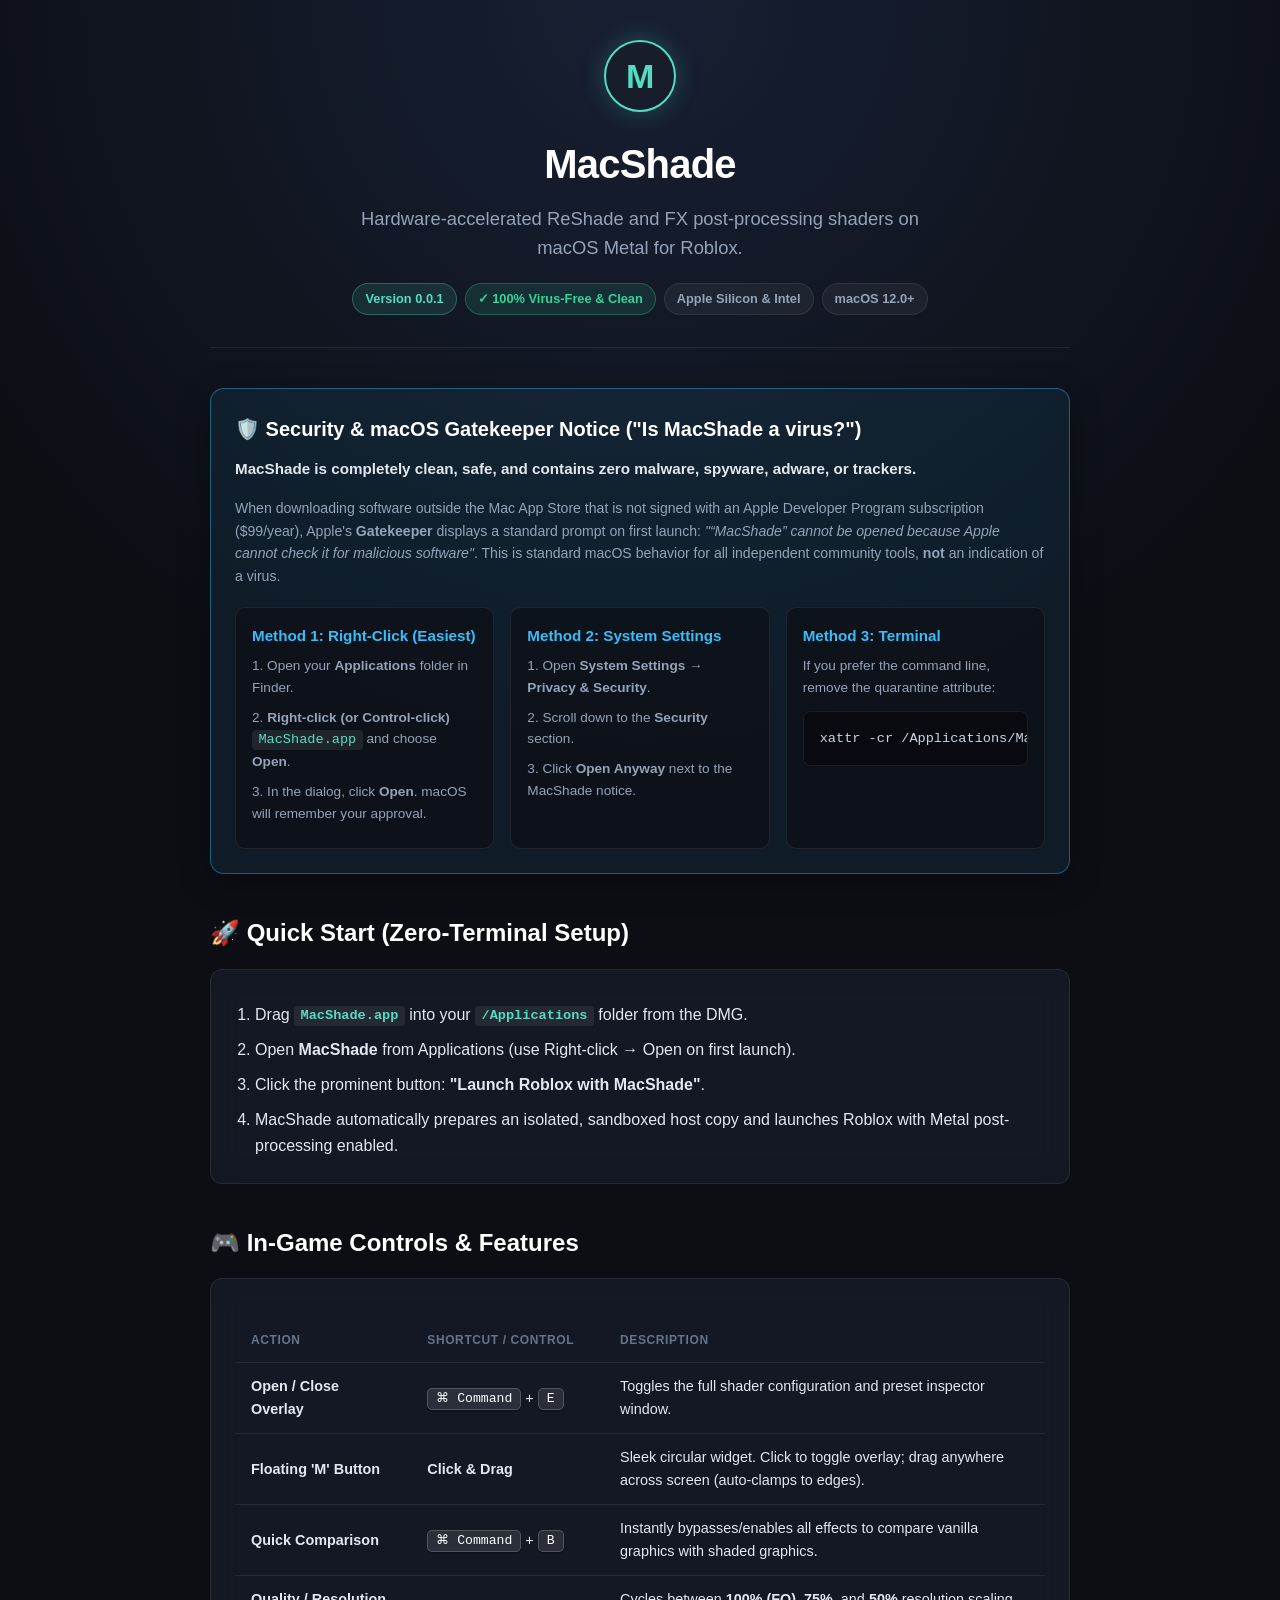
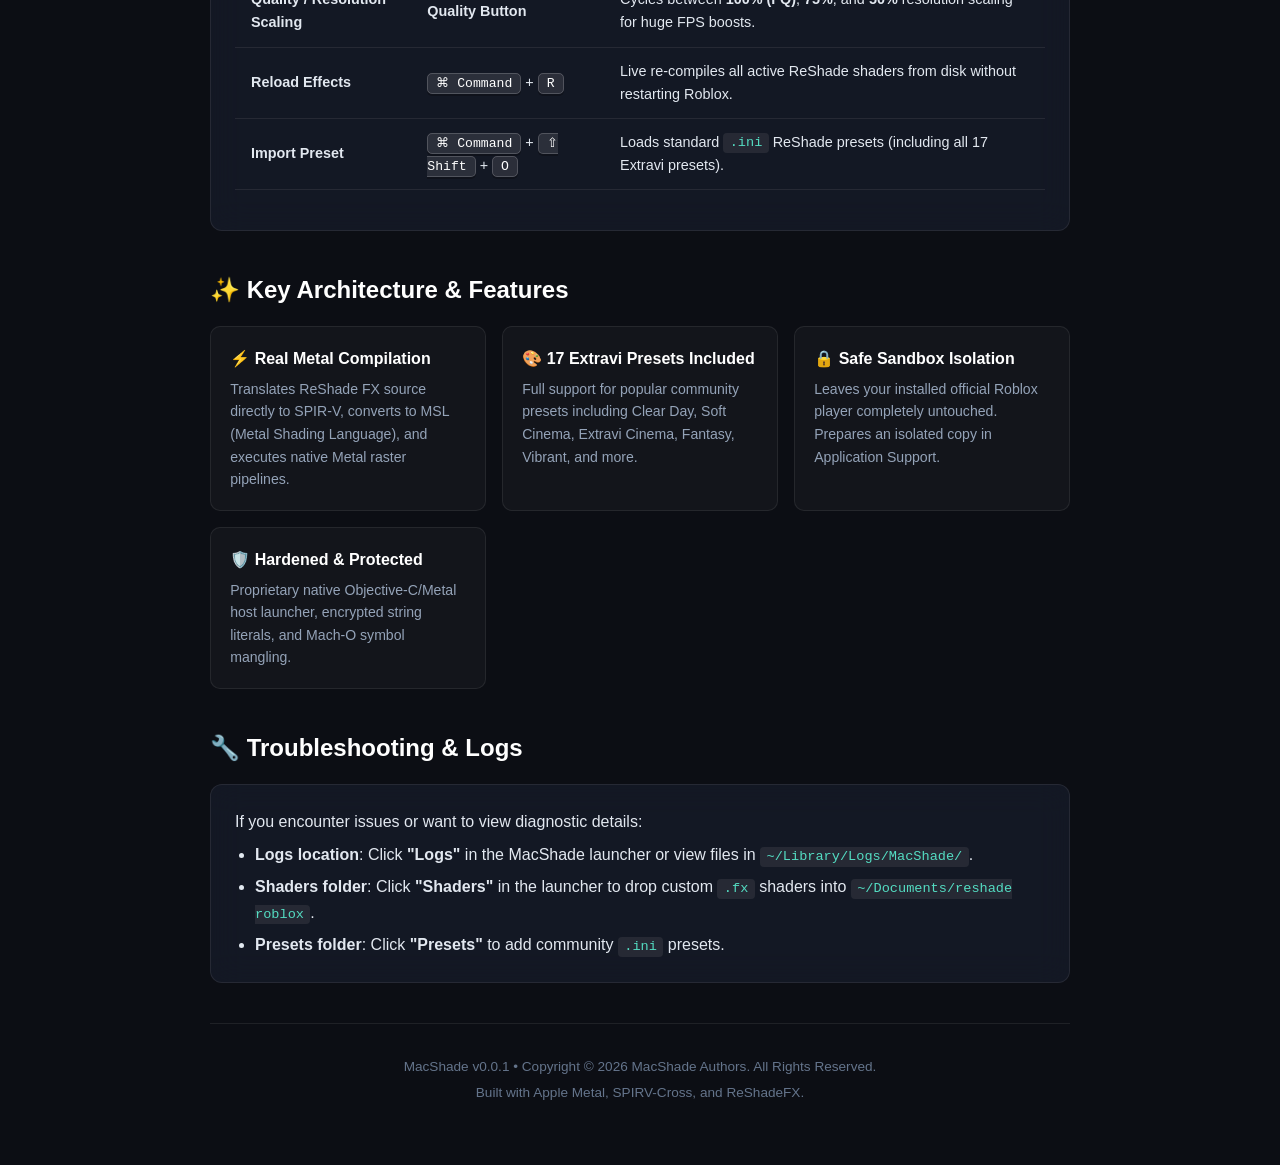
==== README.html @ 6e147f0d "Add standalone README.html documentation for browser viewing and bundle into DMG" ====
<!DOCTYPE html>
<html lang="en">
<head>
  <meta charset="UTF-8">
  <meta name="viewport" content="width=device-width, initial-scale=1.0">
  <title>MacShade — ReShade & FX Post-Processing on macOS Metal</title>
  <style>
    :root {
      --bg: #0c0e14;
      --bg-gradient: radial-gradient(circle at 50% 0%, #172033 0%, #0c0e14 70%);
      --card-bg: rgba(22, 27, 39, 0.85);
      --card-border: rgba(255, 255, 255, 0.08);
      --card-hover-border: rgba(84, 220, 194, 0.4);
      --accent: #54dcc2;
      --accent-glow: rgba(84, 220, 194, 0.25);
      --accent-blue: #38bdf8;
      --text: #e2e8f0;
      --text-muted: #94a3b8;
      --text-dim: #64748b;
      --success: #34d399;
      --warning: #fbbf24;
      --font: -apple-system, BlinkMacSystemFont, "SF Pro Display", "SF Pro Text", "Helvetica Neue", Helvetica, Arial, sans-serif;
      --mono: "SF Mono", Menlo, Monaco, Consolas, monospace;
    }

    * {
      box-sizing: border-box;
      margin: 0;
      padding: 0;
    }

    body {
      background-color: var(--bg);
      background-image: var(--bg-gradient);
      background-attachment: fixed;
      color: var(--text);
      font-family: var(--font);
      line-height: 1.6;
      padding: 2.5rem 1.5rem 4rem 1.5rem;
      -webkit-font-smoothing: antialiased;
    }

    .container {
      max-width: 860px;
      margin: 0 auto;
    }

    /* Hero Header */
    .hero {
      text-align: center;
      margin-bottom: 2.5rem;
      padding-bottom: 2rem;
      border-bottom: 1px solid var(--card-border);
    }

    .logo-badge {
      display: inline-flex;
      align-items: center;
      justify-content: center;
      width: 72px;
      height: 72px;
      border-radius: 50%;
      background: #171d2b;
      border: 2.5px solid var(--accent);
      box-shadow: 0 0 24px var(--accent-glow);
      margin-bottom: 1.25rem;
      color: var(--accent);
      font-size: 34px;
      font-weight: 800;
      letter-spacing: -0.5px;
    }

    h1 {
      font-size: 2.5rem;
      font-weight: 800;
      letter-spacing: -0.02em;
      color: #ffffff;
      margin-bottom: 0.5rem;
    }

    .subtitle {
      font-size: 1.15rem;
      color: var(--text-muted);
      max-width: 600px;
      margin: 0 auto 1.25rem auto;
    }

    .tag-list {
      display: flex;
      flex-wrap: wrap;
      justify-content: center;
      gap: 0.5rem;
      margin-top: 1rem;
    }

    .badge {
      display: inline-flex;
      align-items: center;
      gap: 0.35rem;
      padding: 0.3rem 0.75rem;
      border-radius: 9999px;
      font-size: 0.8rem;
      font-weight: 600;
      background: rgba(255, 255, 255, 0.05);
      border: 1px solid var(--card-border);
      color: var(--text-muted);
    }

    .badge.accent {
      background: rgba(84, 220, 194, 0.12);
      border-color: rgba(84, 220, 194, 0.3);
      color: var(--accent);
    }

    .badge.verified {
      background: rgba(52, 211, 153, 0.12);
      border-color: rgba(52, 211, 153, 0.3);
      color: var(--success);
    }

    /* Security Callout Box */
    .security-banner {
      background: rgba(56, 189, 248, 0.08);
      border: 1.5px solid rgba(56, 189, 248, 0.4);
      border-radius: 14px;
      padding: 1.5rem;
      margin-bottom: 2.5rem;
      box-shadow: 0 8px 32px rgba(0, 0, 0, 0.3);
    }

    .security-banner h2 {
      display: flex;
      align-items: center;
      gap: 0.6rem;
      font-size: 1.25rem;
      color: #ffffff;
      margin-bottom: 0.75rem;
    }

    .security-banner p {
      color: var(--text);
      font-size: 0.95rem;
      margin-bottom: 1rem;
    }

    .security-banner .subtext {
      color: var(--text-muted);
      font-size: 0.88rem;
    }

    .steps-grid {
      display: grid;
      grid-template-columns: repeat(auto-fit, minmax(230px, 1fr));
      gap: 1rem;
      margin-top: 1.25rem;
    }

    .step-card {
      background: rgba(14, 18, 26, 0.9);
      border: 1px solid rgba(255, 255, 255, 0.08);
      border-radius: 10px;
      padding: 1rem;
    }

    .step-card h3 {
      font-size: 0.95rem;
      color: var(--accent-blue);
      margin-bottom: 0.4rem;
      display: flex;
      align-items: center;
      gap: 0.4rem;
    }

    .step-card p {
      font-size: 0.85rem;
      color: var(--text-muted);
      margin-bottom: 0.5rem;
    }

    /* Sections */
    section {
      margin-bottom: 2.5rem;
    }

    h2 {
      font-size: 1.5rem;
      font-weight: 700;
      color: #ffffff;
      margin-bottom: 1rem;
      display: flex;
      align-items: center;
      gap: 0.6rem;
    }

    .card {
      background: var(--card-bg);
      border: 1px solid var(--card-border);
      border-radius: 12px;
      padding: 1.5rem;
      margin-bottom: 1rem;
      backdrop-filter: blur(16px);
      transition: border-color 0.2s ease;
    }

    .card:hover {
      border-color: var(--card-hover-border);
    }

    /* Features Grid */
    .grid {
      display: grid;
      grid-template-columns: repeat(auto-fit, minmax(250px, 1fr));
      gap: 1rem;
      margin-top: 1rem;
    }

    .grid-item {
      background: rgba(255, 255, 255, 0.03);
      border: 1px solid var(--card-border);
      border-radius: 10px;
      padding: 1.2rem;
    }

    .grid-item h3 {
      font-size: 1rem;
      color: #ffffff;
      margin-bottom: 0.4rem;
      display: flex;
      align-items: center;
      gap: 0.5rem;
    }

    .grid-item p {
      font-size: 0.88rem;
      color: var(--text-muted);
    }

    /* Keyboard Shortcuts Table */
    table {
      width: 100%;
      border-collapse: collapse;
      font-size: 0.9rem;
      margin: 1rem 0;
    }

    th, td {
      padding: 0.75rem 1rem;
      text-align: left;
      border-bottom: 1px solid var(--card-border);
    }

    th {
      color: var(--text-dim);
      font-weight: 600;
      text-transform: uppercase;
      font-size: 0.75rem;
      letter-spacing: 0.05em;
    }

    td kbd {
      background: rgba(255, 255, 255, 0.1);
      border: 1px solid rgba(255, 255, 255, 0.18);
      border-radius: 5px;
      padding: 0.15rem 0.5rem;
      font-family: var(--mono);
      font-size: 0.82rem;
      color: #ffffff;
      box-shadow: 0 2px 0 rgba(0, 0, 0, 0.25);
    }

    /* Code Blocks */
    pre, code {
      font-family: var(--mono);
    }

    code {
      background: rgba(255, 255, 255, 0.08);
      padding: 0.15rem 0.4rem;
      border-radius: 4px;
      font-size: 0.85rem;
      color: var(--accent);
    }

    pre code {
      background: none;
      padding: 0;
      color: #cbd5e1;
    }

    pre {
      background: #080a0f;
      border: 1px solid var(--card-border);
      border-radius: 8px;
      padding: 1rem;
      overflow-x: auto;
      font-size: 0.85rem;
      margin: 0.75rem 0;
    }

    .footer {
      text-align: center;
      padding-top: 2rem;
      border-top: 1px solid var(--card-border);
      color: var(--text-dim);
      font-size: 0.85rem;
    }

    .footer a {
      color: var(--accent);
      text-decoration: none;
    }

    .footer a:hover {
      text-decoration: underline;
    }
  </style>
</head>
<body>

<div class="container">

  <!-- Hero Header -->
  <header class="hero">
    <div class="logo-badge">M</div>
    <h1>MacShade</h1>
    <p class="subtitle">Hardware-accelerated ReShade and FX post-processing shaders on macOS Metal for Roblox.</p>
    <div class="tag-list">
      <span class="badge accent">Version 0.0.1</span>
      <span class="badge verified">✓ 100% Virus-Free & Clean</span>
      <span class="badge">Apple Silicon & Intel</span>
      <span class="badge">macOS 12.0+</span>
    </div>
  </header>

  <!-- Security & Gatekeeper Banner -->
  <div class="security-banner">
    <h2>🛡️ Security & macOS Gatekeeper Notice ("Is MacShade a virus?")</h2>
    <p><strong>MacShade is completely clean, safe, and contains zero malware, spyware, adware, or trackers.</strong></p>
    <p class="subtext">
      When downloading software outside the Mac App Store that is not signed with an Apple Developer Program subscription ($99/year), Apple's <strong>Gatekeeper</strong> displays a standard prompt on first launch: <em>"“MacShade” cannot be opened because Apple cannot check it for malicious software"</em>. This is standard macOS behavior for all independent community tools, <strong>not</strong> an indication of a virus.
    </p>

    <div class="steps-grid">
      <div class="step-card">
        <h3>Method 1: Right-Click (Easiest)</h3>
        <p>1. Open your <strong>Applications</strong> folder in Finder.</p>
        <p>2. <strong>Right-click (or Control-click)</strong> <code>MacShade.app</code> and choose <strong>Open</strong>.</p>
        <p>3. In the dialog, click <strong>Open</strong>. macOS will remember your approval.</p>
      </div>
      <div class="step-card">
        <h3>Method 2: System Settings</h3>
        <p>1. Open <strong>System Settings</strong> &rarr; <strong>Privacy & Security</strong>.</p>
        <p>2. Scroll down to the <strong>Security</strong> section.</p>
        <p>3. Click <strong>Open Anyway</strong> next to the MacShade notice.</p>
      </div>
      <div class="step-card">
        <h3>Method 3: Terminal</h3>
        <p>If you prefer the command line, remove the quarantine attribute:</p>
        <pre><code>xattr -cr /Applications/MacShade.app</code></pre>
      </div>
    </div>
  </div>

  <!-- Quick Start -->
  <section>
    <h2>🚀 Quick Start (Zero-Terminal Setup)</h2>
    <div class="card">
      <ol style="margin-left: 1.25rem; margin-top: 0.5rem; display: flex; flex-direction: column; gap: 0.6rem;">
        <li>Drag <strong><code>MacShade.app</code></strong> into your <strong><code>/Applications</code></strong> folder from the DMG.</li>
        <li>Open <strong>MacShade</strong> from Applications (use Right-click &rarr; Open on first launch).</li>
        <li>Click the prominent button: <strong>"Launch Roblox with MacShade"</strong>.</li>
        <li>MacShade automatically prepares an isolated, sandboxed host copy and launches Roblox with Metal post-processing enabled.</li>
      </ol>
    </div>
  </section>

  <!-- In-Game Controls -->
  <section>
    <h2>🎮 In-Game Controls & Features</h2>
    <div class="card">
      <table>
        <thead>
          <tr>
            <th>Action</th>
            <th>Shortcut / Control</th>
            <th>Description</th>
          </tr>
        </thead>
        <tbody>
          <tr>
            <td><strong>Open / Close Overlay</strong></td>
            <td><kbd>⌘ Command</kbd> + <kbd>E</kbd></td>
            <td>Toggles the full shader configuration and preset inspector window.</td>
          </tr>
          <tr>
            <td><strong>Floating 'M' Button</strong></td>
            <td><strong>Click & Drag</strong></td>
            <td>Sleek circular widget. Click to toggle overlay; drag anywhere across screen (auto-clamps to edges).</td>
          </tr>
          <tr>
            <td><strong>Quick Comparison</strong></td>
            <td><kbd>⌘ Command</kbd> + <kbd>B</kbd></td>
            <td>Instantly bypasses/enables all effects to compare vanilla graphics with shaded graphics.</td>
          </tr>
          <tr>
            <td><strong>Quality / Resolution Scaling</strong></td>
            <td><strong>Quality Button</strong></td>
            <td>Cycles between <strong>100% (FQ)</strong>, <strong>75%</strong>, and <strong>50%</strong> resolution scaling for huge FPS boosts.</td>
          </tr>
          <tr>
            <td><strong>Reload Effects</strong></td>
            <td><kbd>⌘ Command</kbd> + <kbd>R</kbd></td>
            <td>Live re-compiles all active ReShade shaders from disk without restarting Roblox.</td>
          </tr>
          <tr>
            <td><strong>Import Preset</strong></td>
            <td><kbd>⌘ Command</kbd> + <kbd>⇧ Shift</kbd> + <kbd>O</kbd></td>
            <td>Loads standard <code>.ini</code> ReShade presets (including all 17 Extravi presets).</td>
          </tr>
        </tbody>
      </table>
    </div>
  </section>

  <!-- Highlights Grid -->
  <section>
    <h2>✨ Key Architecture & Features</h2>
    <div class="grid">
      <div class="grid-item">
        <h3>⚡ Real Metal Compilation</h3>
        <p>Translates ReShade FX source directly to SPIR-V, converts to MSL (Metal Shading Language), and executes native Metal raster pipelines.</p>
      </div>
      <div class="grid-item">
        <h3>🎨 17 Extravi Presets Included</h3>
        <p>Full support for popular community presets including Clear Day, Soft Cinema, Extravi Cinema, Fantasy, Vibrant, and more.</p>
      </div>
      <div class="grid-item">
        <h3>🔒 Safe Sandbox Isolation</h3>
        <p>Leaves your installed official Roblox player completely untouched. Prepares an isolated copy in Application Support.</p>
      </div>
      <div class="grid-item">
        <h3>🛡️ Hardened & Protected</h3>
        <p>Proprietary native Objective-C/Metal host launcher, encrypted string literals, and Mach-O symbol mangling.</p>
      </div>
    </div>
  </section>

  <!-- Troubleshooting -->
  <section>
    <h2>🔧 Troubleshooting & Logs</h2>
    <div class="card">
      <p>If you encounter issues or want to view diagnostic details:</p>
      <ul style="margin-left: 1.25rem; margin-top: 0.5rem; display: flex; flex-direction: column; gap: 0.4rem;">
        <li><strong>Logs location</strong>: Click <strong>"Logs"</strong> in the MacShade launcher or view files in <code>~/Library/Logs/MacShade/</code>.</li>
        <li><strong>Shaders folder</strong>: Click <strong>"Shaders"</strong> in the launcher to drop custom <code>.fx</code> shaders into <code>~/Documents/reshade roblox</code>.</li>
        <li><strong>Presets folder</strong>: Click <strong>"Presets"</strong> to add community <code>.ini</code> presets.</li>
      </ul>
    </div>
  </section>

  <!-- Footer -->
  <footer class="footer">
    <p>MacShade v0.0.1 &bull; Copyright &copy; 2026 MacShade Authors. All Rights Reserved.</p>
    <p style="margin-top: 0.25rem;">Built with Apple Metal, SPIRV-Cross, and ReShadeFX.</p>
  </footer>

</div>

</body>
</html>
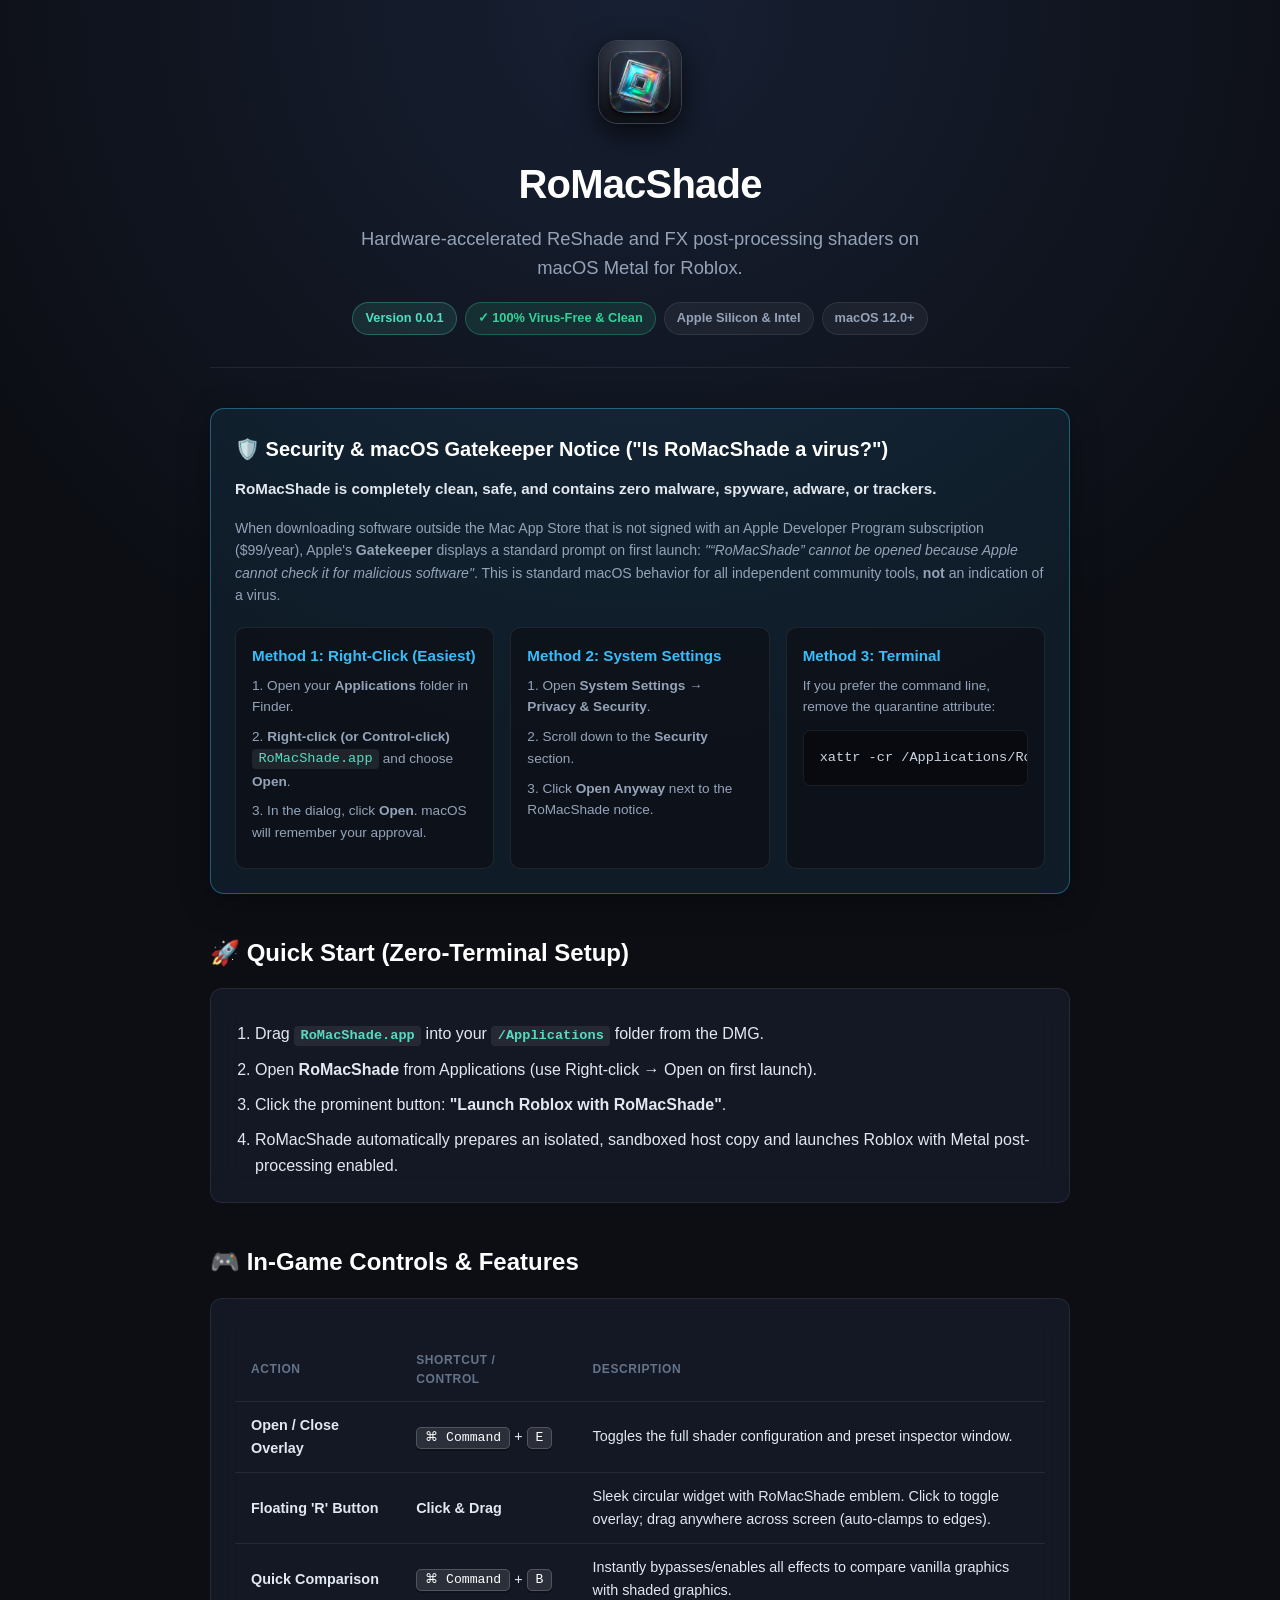
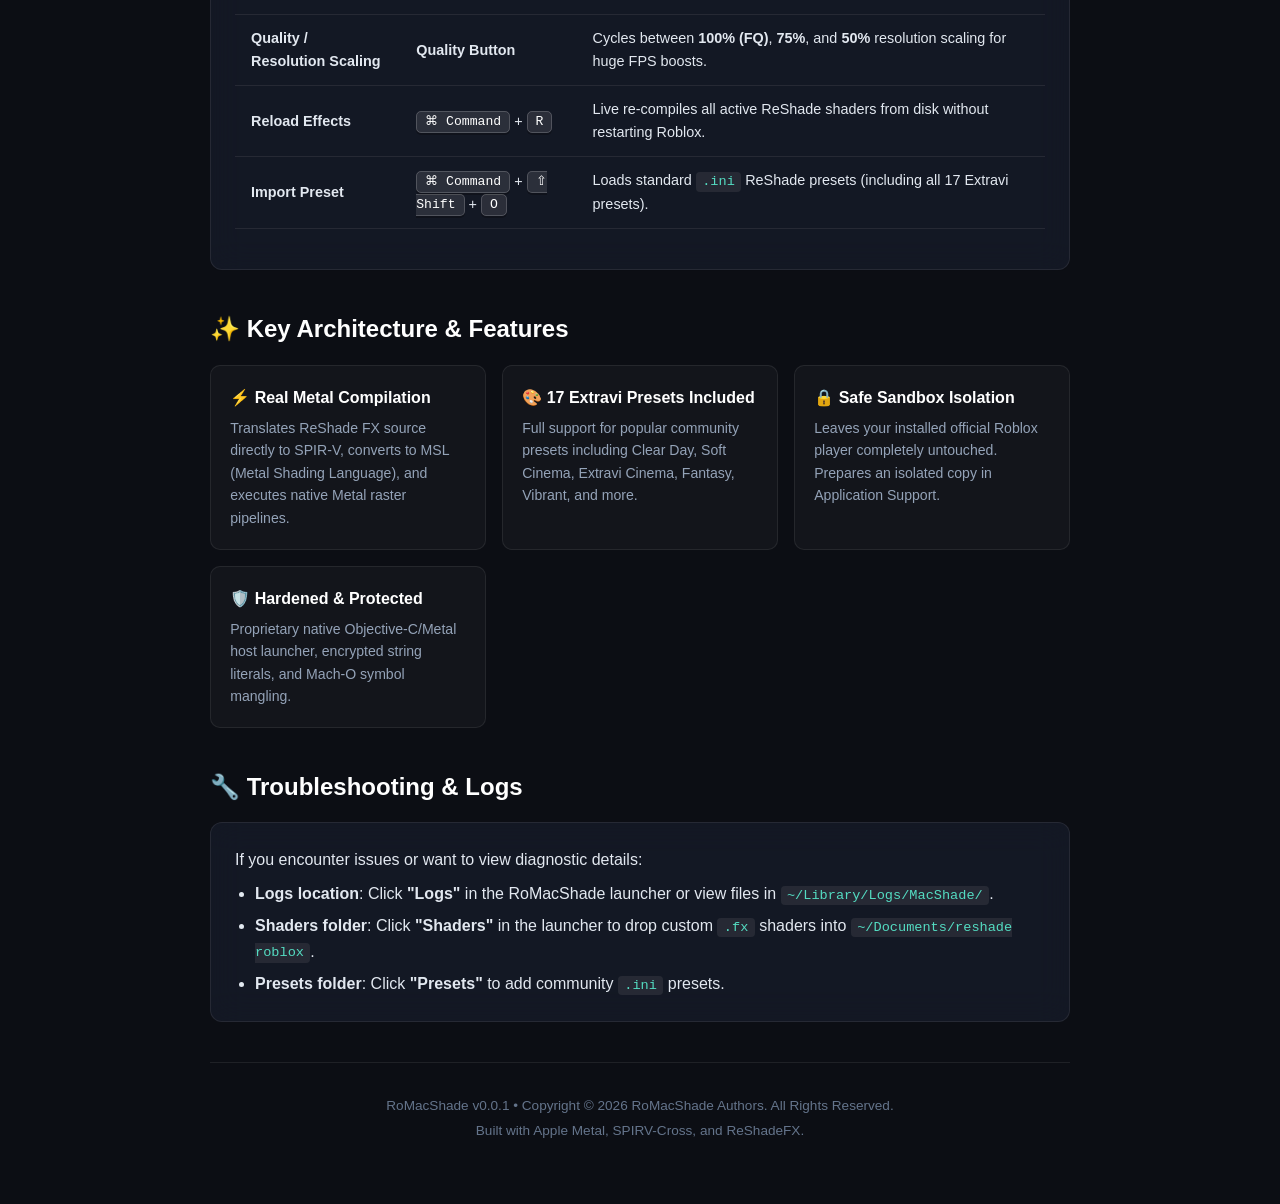
==== commit 5cf514d4: "Rebrand to RoMacShade: custom Roblox-style prism emblem, updated UI, and docs" ====
--- a/README.html
+++ b/README.html
@@ -3,7 +3,7 @@
 <head>
   <meta charset="UTF-8">
   <meta name="viewport" content="width=device-width, initial-scale=1.0">
-  <title>MacShade — ReShade & FX Post-Processing on macOS Metal</title>
+  <title>RoMacShade — ReShade & FX Post-Processing on macOS Metal</title>
   <style>
     :root {
       --bg: #0c0e14;
@@ -54,20 +54,14 @@
     }
 
     .logo-badge {
-      display: inline-flex;
-      align-items: center;
-      justify-content: center;
-      width: 72px;
-      height: 72px;
-      border-radius: 50%;
-      background: #171d2b;
-      border: 2.5px solid var(--accent);
-      box-shadow: 0 0 24px var(--accent-glow);
+      display: inline-block;
+      width: 84px;
+      height: 84px;
+      border-radius: 20px;
+      box-shadow: 0 10px 30px rgba(0, 0, 0, 0.7);
       margin-bottom: 1.25rem;
-      color: var(--accent);
-      font-size: 34px;
-      font-weight: 800;
-      letter-spacing: -0.5px;
+      overflow: hidden;
+      border: 1px solid rgba(255, 255, 255, 0.15);
     }
 
     h1 {
@@ -318,153 +312,155 @@
 <body>
 
 <div class="container">
-
-  <!-- Hero Header -->
-  <header class="hero">
-    <div class="logo-badge">M</div>
-    <h1>MacShade</h1>
-    <p class="subtitle">Hardware-accelerated ReShade and FX post-processing shaders on macOS Metal for Roblox.</p>
-    <div class="tag-list">
-      <span class="badge accent">Version 0.0.1</span>
-      <span class="badge verified">✓ 100% Virus-Free & Clean</span>
-      <span class="badge">Apple Silicon & Intel</span>
-      <span class="badge">macOS 12.0+</span>
-    </div>
-  </header>
-
-  <!-- Security & Gatekeeper Banner -->
-  <div class="security-banner">
-    <h2>🛡️ Security & macOS Gatekeeper Notice ("Is MacShade a virus?")</h2>
-    <p><strong>MacShade is completely clean, safe, and contains zero malware, spyware, adware, or trackers.</strong></p>
-    <p class="subtext">
-      When downloading software outside the Mac App Store that is not signed with an Apple Developer Program subscription ($99/year), Apple's <strong>Gatekeeper</strong> displays a standard prompt on first launch: <em>"“MacShade” cannot be opened because Apple cannot check it for malicious software"</em>. This is standard macOS behavior for all independent community tools, <strong>not</strong> an indication of a virus.
-    </p>
-
-    <div class="steps-grid">
-      <div class="step-card">
-        <h3>Method 1: Right-Click (Easiest)</h3>
-        <p>1. Open your <strong>Applications</strong> folder in Finder.</p>
-        <p>2. <strong>Right-click (or Control-click)</strong> <code>MacShade.app</code> and choose <strong>Open</strong>.</p>
-        <p>3. In the dialog, click <strong>Open</strong>. macOS will remember your approval.</p>
-      </div>
-      <div class="step-card">
-        <h3>Method 2: System Settings</h3>
-        <p>1. Open <strong>System Settings</strong> &rarr; <strong>Privacy & Security</strong>.</p>
-        <p>2. Scroll down to the <strong>Security</strong> section.</p>
-        <p>3. Click <strong>Open Anyway</strong> next to the MacShade notice.</p>
-      </div>
-      <div class="step-card">
-        <h3>Method 3: Terminal</h3>
-        <p>If you prefer the command line, remove the quarantine attribute:</p>
-        <pre><code>xattr -cr /Applications/MacShade.app</code></pre>
-      </div>
-    </div>
-  </div>
-
-  <!-- Quick Start -->
-  <section>
-    <h2>🚀 Quick Start (Zero-Terminal Setup)</h2>
-    <div class="card">
-      <ol style="margin-left: 1.25rem; margin-top: 0.5rem; display: flex; flex-direction: column; gap: 0.6rem;">
-        <li>Drag <strong><code>MacShade.app</code></strong> into your <strong><code>/Applications</code></strong> folder from the DMG.</li>
-        <li>Open <strong>MacShade</strong> from Applications (use Right-click &rarr; Open on first launch).</li>
-        <li>Click the prominent button: <strong>"Launch Roblox with MacShade"</strong>.</li>
-        <li>MacShade automatically prepares an isolated, sandboxed host copy and launches Roblox with Metal post-processing enabled.</li>
-      </ol>
-    </div>
-  </section>
-
-  <!-- In-Game Controls -->
-  <section>
-    <h2>🎮 In-Game Controls & Features</h2>
-    <div class="card">
-      <table>
-        <thead>
-          <tr>
-            <th>Action</th>
-            <th>Shortcut / Control</th>
-            <th>Description</th>
-          </tr>
-        </thead>
-        <tbody>
-          <tr>
-            <td><strong>Open / Close Overlay</strong></td>
-            <td><kbd>⌘ Command</kbd> + <kbd>E</kbd></td>
-            <td>Toggles the full shader configuration and preset inspector window.</td>
-          </tr>
-          <tr>
-            <td><strong>Floating 'M' Button</strong></td>
-            <td><strong>Click & Drag</strong></td>
-            <td>Sleek circular widget. Click to toggle overlay; drag anywhere across screen (auto-clamps to edges).</td>
-          </tr>
-          <tr>
-            <td><strong>Quick Comparison</strong></td>
-            <td><kbd>⌘ Command</kbd> + <kbd>B</kbd></td>
-            <td>Instantly bypasses/enables all effects to compare vanilla graphics with shaded graphics.</td>
-          </tr>
-          <tr>
-            <td><strong>Quality / Resolution Scaling</strong></td>
-            <td><strong>Quality Button</strong></td>
-            <td>Cycles between <strong>100% (FQ)</strong>, <strong>75%</strong>, and <strong>50%</strong> resolution scaling for huge FPS boosts.</td>
-          </tr>
-          <tr>
-            <td><strong>Reload Effects</strong></td>
-            <td><kbd>⌘ Command</kbd> + <kbd>R</kbd></td>
-            <td>Live re-compiles all active ReShade shaders from disk without restarting Roblox.</td>
-          </tr>
-          <tr>
-            <td><strong>Import Preset</strong></td>
-            <td><kbd>⌘ Command</kbd> + <kbd>⇧ Shift</kbd> + <kbd>O</kbd></td>
-            <td>Loads standard <code>.ini</code> ReShade presets (including all 17 Extravi presets).</td>
-          </tr>
-        </tbody>
-      </table>
-    </div>
-  </section>
-
-  <!-- Highlights Grid -->
-  <section>
-    <h2>✨ Key Architecture & Features</h2>
-    <div class="grid">
-      <div class="grid-item">
-        <h3>⚡ Real Metal Compilation</h3>
-        <p>Translates ReShade FX source directly to SPIR-V, converts to MSL (Metal Shading Language), and executes native Metal raster pipelines.</p>
-      </div>
-      <div class="grid-item">
-        <h3>🎨 17 Extravi Presets Included</h3>
-        <p>Full support for popular community presets including Clear Day, Soft Cinema, Extravi Cinema, Fantasy, Vibrant, and more.</p>
-      </div>
-      <div class="grid-item">
-        <h3>🔒 Safe Sandbox Isolation</h3>
-        <p>Leaves your installed official Roblox player completely untouched. Prepares an isolated copy in Application Support.</p>
-      </div>
-      <div class="grid-item">
-        <h3>🛡️ Hardened & Protected</h3>
-        <p>Proprietary native Objective-C/Metal host launcher, encrypted string literals, and Mach-O symbol mangling.</p>
-      </div>
-    </div>
-  </section>
-
-  <!-- Troubleshooting -->
-  <section>
-    <h2>🔧 Troubleshooting & Logs</h2>
-    <div class="card">
-      <p>If you encounter issues or want to view diagnostic details:</p>
-      <ul style="margin-left: 1.25rem; margin-top: 0.5rem; display: flex; flex-direction: column; gap: 0.4rem;">
-        <li><strong>Logs location</strong>: Click <strong>"Logs"</strong> in the MacShade launcher or view files in <code>~/Library/Logs/MacShade/</code>.</li>
-        <li><strong>Shaders folder</strong>: Click <strong>"Shaders"</strong> in the launcher to drop custom <code>.fx</code> shaders into <code>~/Documents/reshade roblox</code>.</li>
-        <li><strong>Presets folder</strong>: Click <strong>"Presets"</strong> to add community <code>.ini</code> presets.</li>
-      </ul>
-    </div>
-  </section>
-
-  <!-- Footer -->
-  <footer class="footer">
-    <p>MacShade v0.0.1 &bull; Copyright &copy; 2026 MacShade Authors. All Rights Reserved.</p>
-    <p style="margin-top: 0.25rem;">Built with Apple Metal, SPIRV-Cross, and ReShadeFX.</p>
-  </footer>
-
-</div>
+ 
+   <!-- Hero Header -->
+   <header class="hero">
+     <div class="logo-badge">
+       <img src="Resources/RoMacShadeLogo.png" alt="RoMacShade Logo" style="width: 100%; height: 100%; object-fit: cover; display: block;">
+     </div>
+     <h1>RoMacShade</h1>
+     <p class="subtitle">Hardware-accelerated ReShade and FX post-processing shaders on macOS Metal for Roblox.</p>
+     <div class="tag-list">
+       <span class="badge accent">Version 0.0.1</span>
+       <span class="badge verified">✓ 100% Virus-Free & Clean</span>
+       <span class="badge">Apple Silicon & Intel</span>
+       <span class="badge">macOS 12.0+</span>
+     </div>
+   </header>
+
+   <!-- Security & Gatekeeper Banner -->
+   <div class="security-banner">
+     <h2>🛡️ Security & macOS Gatekeeper Notice ("Is RoMacShade a virus?")</h2>
+     <p><strong>RoMacShade is completely clean, safe, and contains zero malware, spyware, adware, or trackers.</strong></p>
+     <p class="subtext">
+       When downloading software outside the Mac App Store that is not signed with an Apple Developer Program subscription ($99/year), Apple's <strong>Gatekeeper</strong> displays a standard prompt on first launch: <em>"“RoMacShade” cannot be opened because Apple cannot check it for malicious software"</em>. This is standard macOS behavior for all independent community tools, <strong>not</strong> an indication of a virus.
+     </p>
+
+     <div class="steps-grid">
+       <div class="step-card">
+         <h3>Method 1: Right-Click (Easiest)</h3>
+         <p>1. Open your <strong>Applications</strong> folder in Finder.</p>
+         <p>2. <strong>Right-click (or Control-click)</strong> <code>RoMacShade.app</code> and choose <strong>Open</strong>.</p>
+         <p>3. In the dialog, click <strong>Open</strong>. macOS will remember your approval.</p>
+       </div>
+       <div class="step-card">
+         <h3>Method 2: System Settings</h3>
+         <p>1. Open <strong>System Settings</strong> &rarr; <strong>Privacy & Security</strong>.</p>
+         <p>2. Scroll down to the <strong>Security</strong> section.</p>
+         <p>3. Click <strong>Open Anyway</strong> next to the RoMacShade notice.</p>
+       </div>
+       <div class="step-card">
+         <h3>Method 3: Terminal</h3>
+         <p>If you prefer the command line, remove the quarantine attribute:</p>
+         <pre><code>xattr -cr /Applications/RoMacShade.app</code></pre>
+       </div>
+     </div>
+   </div>
+
+   <!-- Quick Start -->
+   <section>
+     <h2>🚀 Quick Start (Zero-Terminal Setup)</h2>
+     <div class="card">
+       <ol style="margin-left: 1.25rem; margin-top: 0.5rem; display: flex; flex-direction: column; gap: 0.6rem;">
+         <li>Drag <strong><code>RoMacShade.app</code></strong> into your <strong><code>/Applications</code></strong> folder from the DMG.</li>
+         <li>Open <strong>RoMacShade</strong> from Applications (use Right-click &rarr; Open on first launch).</li>
+         <li>Click the prominent button: <strong>"Launch Roblox with RoMacShade"</strong>.</li>
+         <li>RoMacShade automatically prepares an isolated, sandboxed host copy and launches Roblox with Metal post-processing enabled.</li>
+       </ol>
+     </div>
+   </section>
+
+   <!-- In-Game Controls -->
+   <section>
+     <h2>🎮 In-Game Controls & Features</h2>
+     <div class="card">
+       <table>
+         <thead>
+           <tr>
+             <th>Action</th>
+             <th>Shortcut / Control</th>
+             <th>Description</th>
+           </tr>
+         </thead>
+         <tbody>
+           <tr>
+             <td><strong>Open / Close Overlay</strong></td>
+             <td><kbd>⌘ Command</kbd> + <kbd>E</kbd></td>
+             <td>Toggles the full shader configuration and preset inspector window.</td>
+           </tr>
+           <tr>
+             <td><strong>Floating 'R' Button</strong></td>
+             <td><strong>Click & Drag</strong></td>
+             <td>Sleek circular widget with RoMacShade emblem. Click to toggle overlay; drag anywhere across screen (auto-clamps to edges).</td>
+           </tr>
+           <tr>
+             <td><strong>Quick Comparison</strong></td>
+             <td><kbd>⌘ Command</kbd> + <kbd>B</kbd></td>
+             <td>Instantly bypasses/enables all effects to compare vanilla graphics with shaded graphics.</td>
+           </tr>
+           <tr>
+             <td><strong>Quality / Resolution Scaling</strong></td>
+             <td><strong>Quality Button</strong></td>
+             <td>Cycles between <strong>100% (FQ)</strong>, <strong>75%</strong>, and <strong>50%</strong> resolution scaling for huge FPS boosts.</td>
+           </tr>
+           <tr>
+             <td><strong>Reload Effects</strong></td>
+             <td><kbd>⌘ Command</kbd> + <kbd>R</kbd></td>
+             <td>Live re-compiles all active ReShade shaders from disk without restarting Roblox.</td>
+           </tr>
+           <tr>
+             <td><strong>Import Preset</strong></td>
+             <td><kbd>⌘ Command</kbd> + <kbd>⇧ Shift</kbd> + <kbd>O</kbd></td>
+             <td>Loads standard <code>.ini</code> ReShade presets (including all 17 Extravi presets).</td>
+           </tr>
+         </tbody>
+       </table>
+     </div>
+   </section>
+
+   <!-- Highlights Grid -->
+   <section>
+     <h2>✨ Key Architecture & Features</h2>
+     <div class="grid">
+       <div class="grid-item">
+         <h3>⚡ Real Metal Compilation</h3>
+         <p>Translates ReShade FX source directly to SPIR-V, converts to MSL (Metal Shading Language), and executes native Metal raster pipelines.</p>
+       </div>
+       <div class="grid-item">
+         <h3>🎨 17 Extravi Presets Included</h3>
+         <p>Full support for popular community presets including Clear Day, Soft Cinema, Extravi Cinema, Fantasy, Vibrant, and more.</p>
+       </div>
+       <div class="grid-item">
+         <h3>🔒 Safe Sandbox Isolation</h3>
+         <p>Leaves your installed official Roblox player completely untouched. Prepares an isolated copy in Application Support.</p>
+       </div>
+       <div class="grid-item">
+         <h3>🛡️ Hardened & Protected</h3>
+         <p>Proprietary native Objective-C/Metal host launcher, encrypted string literals, and Mach-O symbol mangling.</p>
+       </div>
+     </div>
+   </section>
+
+   <!-- Troubleshooting -->
+   <section>
+     <h2>🔧 Troubleshooting & Logs</h2>
+     <div class="card">
+       <p>If you encounter issues or want to view diagnostic details:</p>
+       <ul style="margin-left: 1.25rem; margin-top: 0.5rem; display: flex; flex-direction: column; gap: 0.4rem;">
+         <li><strong>Logs location</strong>: Click <strong>"Logs"</strong> in the RoMacShade launcher or view files in <code>~/Library/Logs/MacShade/</code>.</li>
+         <li><strong>Shaders folder</strong>: Click <strong>"Shaders"</strong> in the launcher to drop custom <code>.fx</code> shaders into <code>~/Documents/reshade roblox</code>.</li>
+         <li><strong>Presets folder</strong>: Click <strong>"Presets"</strong> to add community <code>.ini</code> presets.</li>
+       </ul>
+     </div>
+   </section>
+
+   <!-- Footer -->
+   <footer class="footer">
+     <p>RoMacShade v0.0.1 &bull; Copyright &copy; 2026 RoMacShade Authors. All Rights Reserved.</p>
+     <p style="margin-top: 0.25rem;">Built with Apple Metal, SPIRV-Cross, and ReShadeFX.</p>
+   </footer>
+
+ </div>
 
 </body>
 </html>
